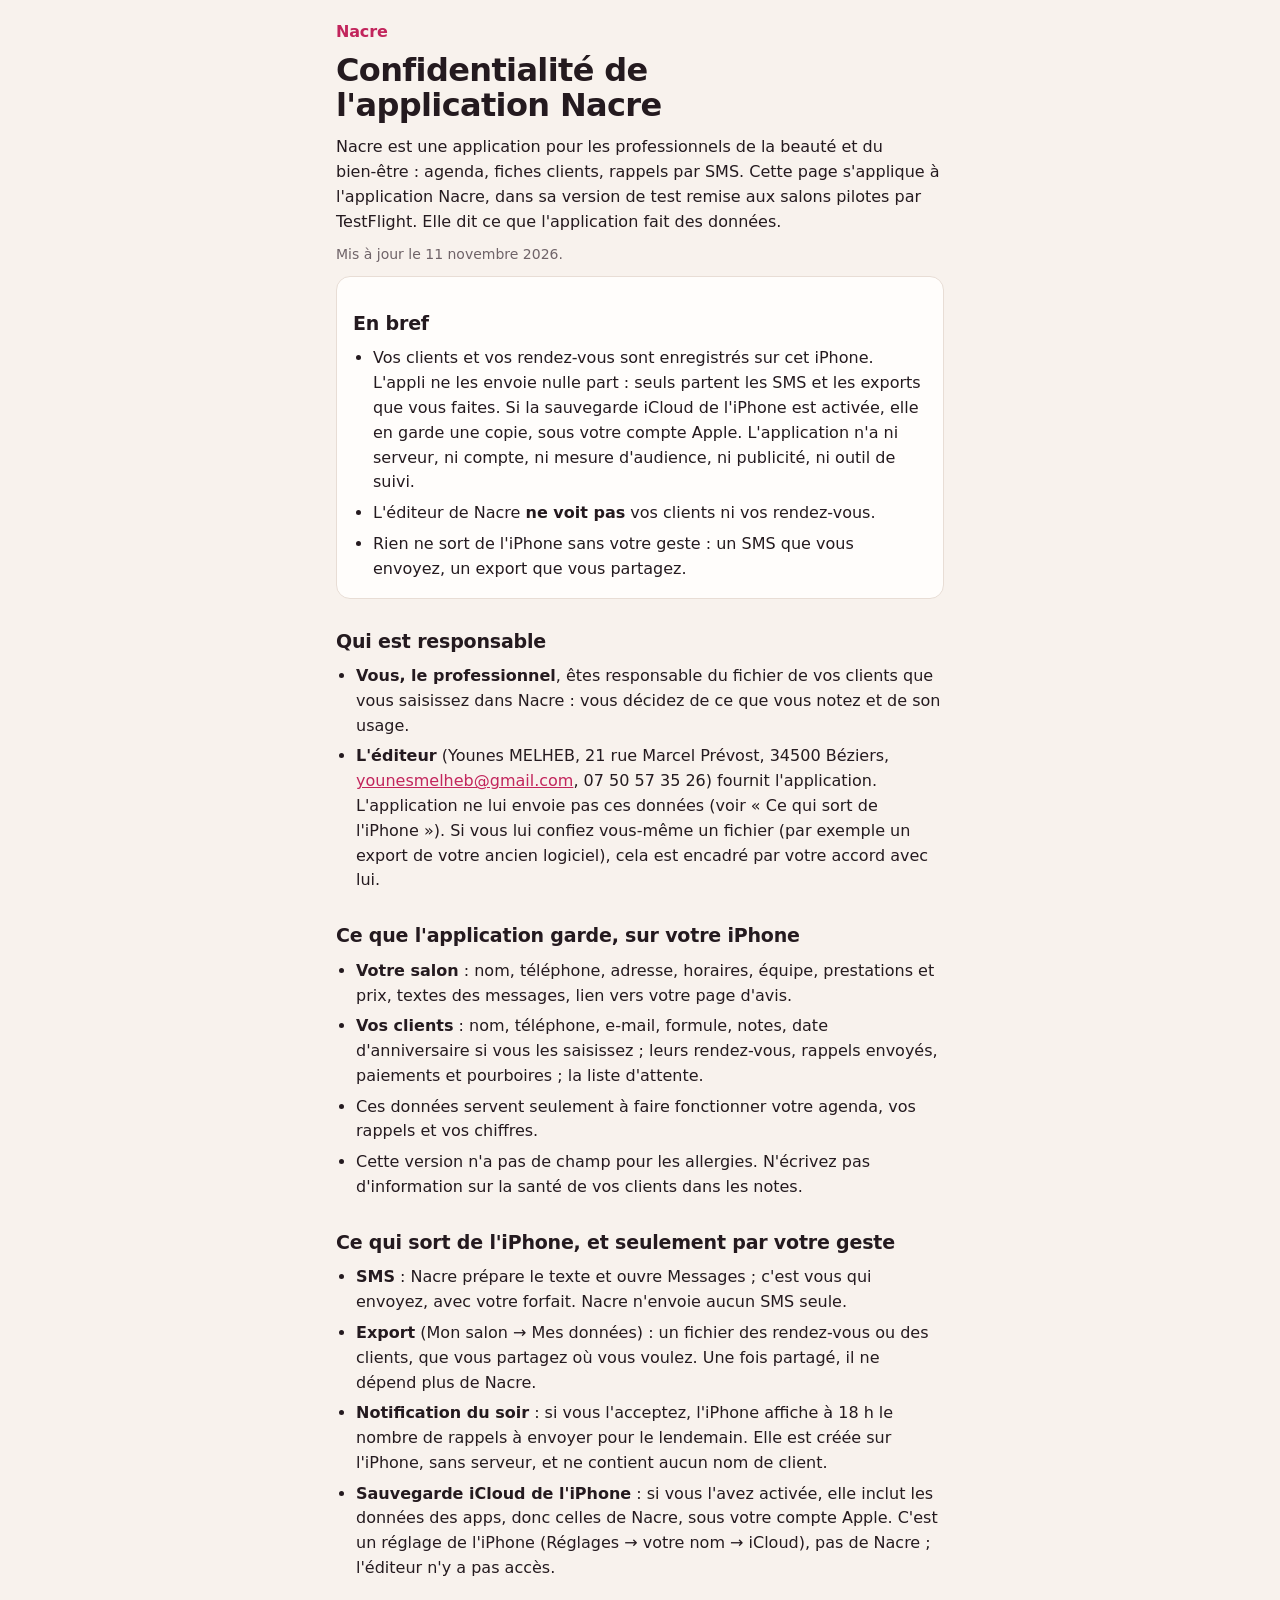
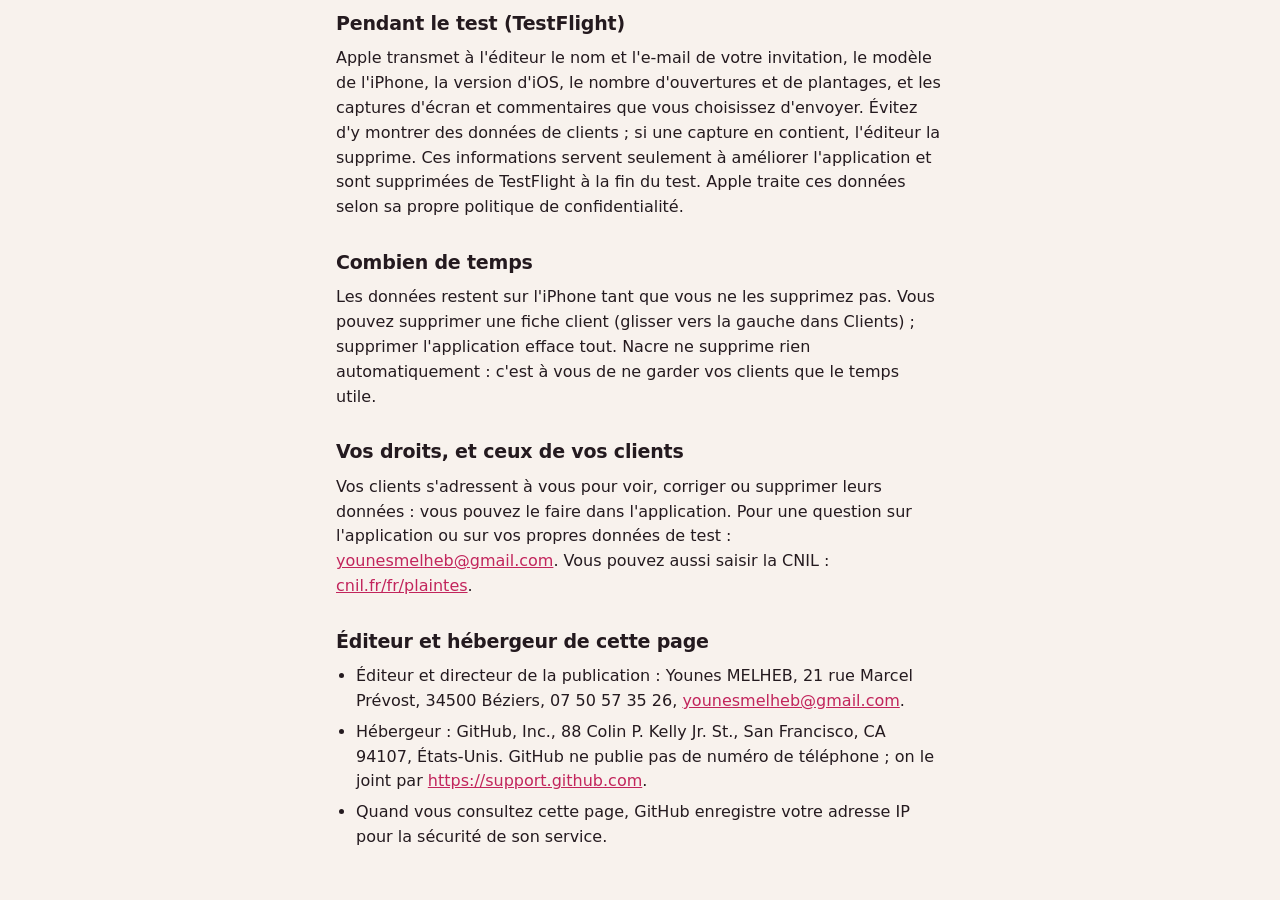
==== confidentialite-iphone.html @ f173c1a9 "Démo du 11/11/2026 20:20 depuis reservation 486ae4a" ====
<!doctype html>
<!--
  Politique de confidentialité de l'application iPhone Nacre, publiée sur la démo publique :
  https://nacre-app.github.io/demo/confidentialite-iphone.html (lien dans l'app et dans App Store Connect).
  Page statique, sans script ni ressource externe. Texte : Constance (conformité). Les trous à remplir sont marqués class="todo".
  scripts/publish-demo.sh refuse de publier tant qu'il reste un trou ou un crochet dans le texte.
-->
<html lang="fr">
<head>
  <meta charset="utf-8" />
  <meta name="viewport" content="width=device-width, initial-scale=1, viewport-fit=cover" />
  <meta name="theme-color" content="#f8f2ed" media="(prefers-color-scheme: light)" />
  <meta name="theme-color" content="#241a1f" media="(prefers-color-scheme: dark)" />
  <title>Confidentialité de l'application Nacre</title>
  <link rel="icon" href="favicon.svg" type="image/svg+xml" />
  <style>
    :root { --bg: #f8f2ed; --card: #fffdfb; --fg: #241a1f; --muted: #6f6368; --line: #e8ddd5; --accent: #c2255c; --accent-soft: #fbe8f0; color-scheme: light; }
    @media (prefers-color-scheme: dark) {
      :root { --bg: #1d1418; --card: #2a1f24; --fg: #f8f2ed; --muted: #b3a5ab; --line: #3b2d33; --accent: #f0598a; --accent-soft: #3a1827; color-scheme: dark; }
    }
    * { box-sizing: border-box; }
    html, body { margin: 0; background: var(--bg); color: var(--fg); }
    body { font: 16px/1.55 -apple-system, BlinkMacSystemFont, "Avenir Next", system-ui, sans-serif; -webkit-text-size-adjust: 100%; }
    main { max-width: 640px; margin: 0 auto; padding: max(20px, env(safe-area-inset-top)) max(16px, env(safe-area-inset-right)) 40px max(16px, env(safe-area-inset-left)); overflow-wrap: anywhere; }
    .brand { font-weight: 800; color: var(--accent); margin: 0 0 8px; letter-spacing: -0.01em; }
    h1 { font-size: clamp(26px, 7vw, 32px); line-height: 1.1; letter-spacing: -0.02em; margin: 0 0 12px; text-wrap: balance; }
    h2 { font-size: 19px; letter-spacing: -0.01em; margin: 28px 0 8px; }
    p, li { max-width: 38em; }
    p { margin: 0 0 10px; }
    ul { margin: 0 0 10px; padding-left: 20px; }
    li { margin-bottom: 6px; }
    a { color: var(--accent); }
    .muted { color: var(--muted); font-size: 14px; }
    .bref { background: var(--card); border: 1px solid var(--line); border-radius: 14px; padding: 4px 16px 6px; }
    mark.todo { background: var(--accent-soft); color: var(--accent); font-weight: 600; border-radius: 4px; padding: 0 4px; }
  </style>
</head>
<body>
<main>
  <p class="brand">Nacre</p>
  <h1>Confidentialité de l'application Nacre</h1>
  <p>Nacre est une application pour les professionnels de la beauté et du bien-être : agenda, fiches clients, rappels par SMS. Cette page s'applique à l'application Nacre, dans sa version de test remise aux salons pilotes par TestFlight. Elle dit ce que l'application fait des données.</p>
  <p class="muted">Mis à jour le 11 novembre 2026.</p>

  <section class="bref">
    <h2>En bref</h2>
    <ul>
      <li>Vos clients et vos rendez-vous sont enregistrés sur cet iPhone. L'appli ne les envoie nulle part : seuls partent les SMS et les exports que vous faites. Si la sauvegarde iCloud de l'iPhone est activée, elle en garde une copie, sous votre compte Apple. L'application n'a ni serveur, ni compte, ni mesure d'audience, ni publicité, ni outil de suivi.</li>
      <li>L'éditeur de Nacre <strong>ne voit pas</strong> vos clients ni vos rendez-vous.</li>
      <li>Rien ne sort de l'iPhone sans votre geste : un SMS que vous envoyez, un export que vous partagez.</li>
    </ul>
  </section>

  <h2>Qui est responsable</h2>
  <ul>
    <li><strong>Vous, le professionnel</strong>, êtes responsable du fichier de vos clients que vous saisissez dans Nacre : vous décidez de ce que vous notez et de son usage.</li>
    <li><strong>L'éditeur</strong> (Younes MELHEB, 21 rue Marcel Prévost, 34500 Béziers, <a href="mailto:younesmelheb@gmail.com">younesmelheb@gmail.com</a>, 07 50 57 35 26) fournit l'application. L'application ne lui envoie pas ces données (voir « Ce qui sort de l'iPhone »). Si vous lui confiez vous-même un fichier (par exemple un export de votre ancien logiciel), cela est encadré par votre accord avec lui.</li>
  </ul>

  <h2>Ce que l'application garde, sur votre iPhone</h2>
  <ul>
    <li><strong>Votre salon</strong> : nom, téléphone, adresse, horaires, équipe, prestations et prix, textes des messages, lien vers votre page d'avis.</li>
    <li><strong>Vos clients</strong> : nom, téléphone, e-mail, formule, notes, date d'anniversaire si vous les saisissez ; leurs rendez-vous, rappels envoyés, paiements et pourboires ; la liste d'attente.</li>
    <li>Ces données servent seulement à faire fonctionner votre agenda, vos rappels et vos chiffres.</li>
    <li>Cette version n'a pas de champ pour les allergies. N'écrivez pas d'information sur la santé de vos clients dans les notes.</li>
  </ul>

  <h2>Ce qui sort de l'iPhone, et seulement par votre geste</h2>
  <ul>
    <li><strong>SMS</strong> : Nacre prépare le texte et ouvre Messages ; c'est vous qui envoyez, avec votre forfait. Nacre n'envoie aucun SMS seule.</li>
    <li><strong>Export</strong> (Mon salon → Mes données) : un fichier des rendez-vous ou des clients, que vous partagez où vous voulez. Une fois partagé, il ne dépend plus de Nacre.</li>
    <li><strong>Notification du soir</strong> : si vous l'acceptez, l'iPhone affiche à 18 h le nombre de rappels à envoyer pour le lendemain. Elle est créée sur l'iPhone, sans serveur, et ne contient aucun nom de client.</li>
    <li><strong>Sauvegarde iCloud de l'iPhone</strong> : si vous l'avez activée, elle inclut les données des apps, donc celles de Nacre, sous votre compte Apple. C'est un réglage de l'iPhone (Réglages → votre nom → iCloud), pas de Nacre ; l'éditeur n'y a pas accès.</li>
  </ul>

  <h2>Pendant le test (TestFlight)</h2>
  <p>Apple transmet à l'éditeur le nom et l'e-mail de votre invitation, le modèle de l'iPhone, la version d'iOS, le nombre d'ouvertures et de plantages, et les captures d'écran et commentaires que vous choisissez d'envoyer. Évitez d'y montrer des données de clients ; si une capture en contient, l'éditeur la supprime. Ces informations servent seulement à améliorer l'application et sont supprimées de TestFlight à la fin du test. Apple traite ces données selon sa propre politique de confidentialité.</p>

  <h2>Combien de temps</h2>
  <p>Les données restent sur l'iPhone tant que vous ne les supprimez pas. Vous pouvez supprimer une fiche client (glisser vers la gauche dans Clients) ; supprimer l'application efface tout. Nacre ne supprime rien automatiquement : c'est à vous de ne garder vos clients que le temps utile.</p>

  <h2>Vos droits, et ceux de vos clients</h2>
  <p>Vos clients s'adressent à vous pour voir, corriger ou supprimer leurs données : vous pouvez le faire dans l'application. Pour une question sur l'application ou sur vos propres données de test : <a href="mailto:younesmelheb@gmail.com">younesmelheb@gmail.com</a>. Vous pouvez aussi saisir la CNIL : <a href="https://www.cnil.fr/fr/plaintes" rel="noreferrer">cnil.fr/fr/plaintes</a>.</p>

  <h2>Éditeur et hébergeur de cette page</h2>
  <ul>
    <li>Éditeur et directeur de la publication : Younes MELHEB, 21 rue Marcel Prévost, 34500 Béziers, 07 50 57 35 26, <a href="mailto:younesmelheb@gmail.com">younesmelheb@gmail.com</a>.</li>
    <li>Hébergeur : GitHub, Inc., 88 Colin P. Kelly Jr. St., San Francisco, CA 94107, États-Unis. GitHub ne publie pas de numéro de téléphone ; on le joint par <a href="https://support.github.com" rel="noreferrer">https://support.github.com</a>.</li>
    <li>Quand vous consultez cette page, GitHub enregistre votre adresse IP pour la sécurité de son service.</li>
  </ul>
</main>
</body>
</html>
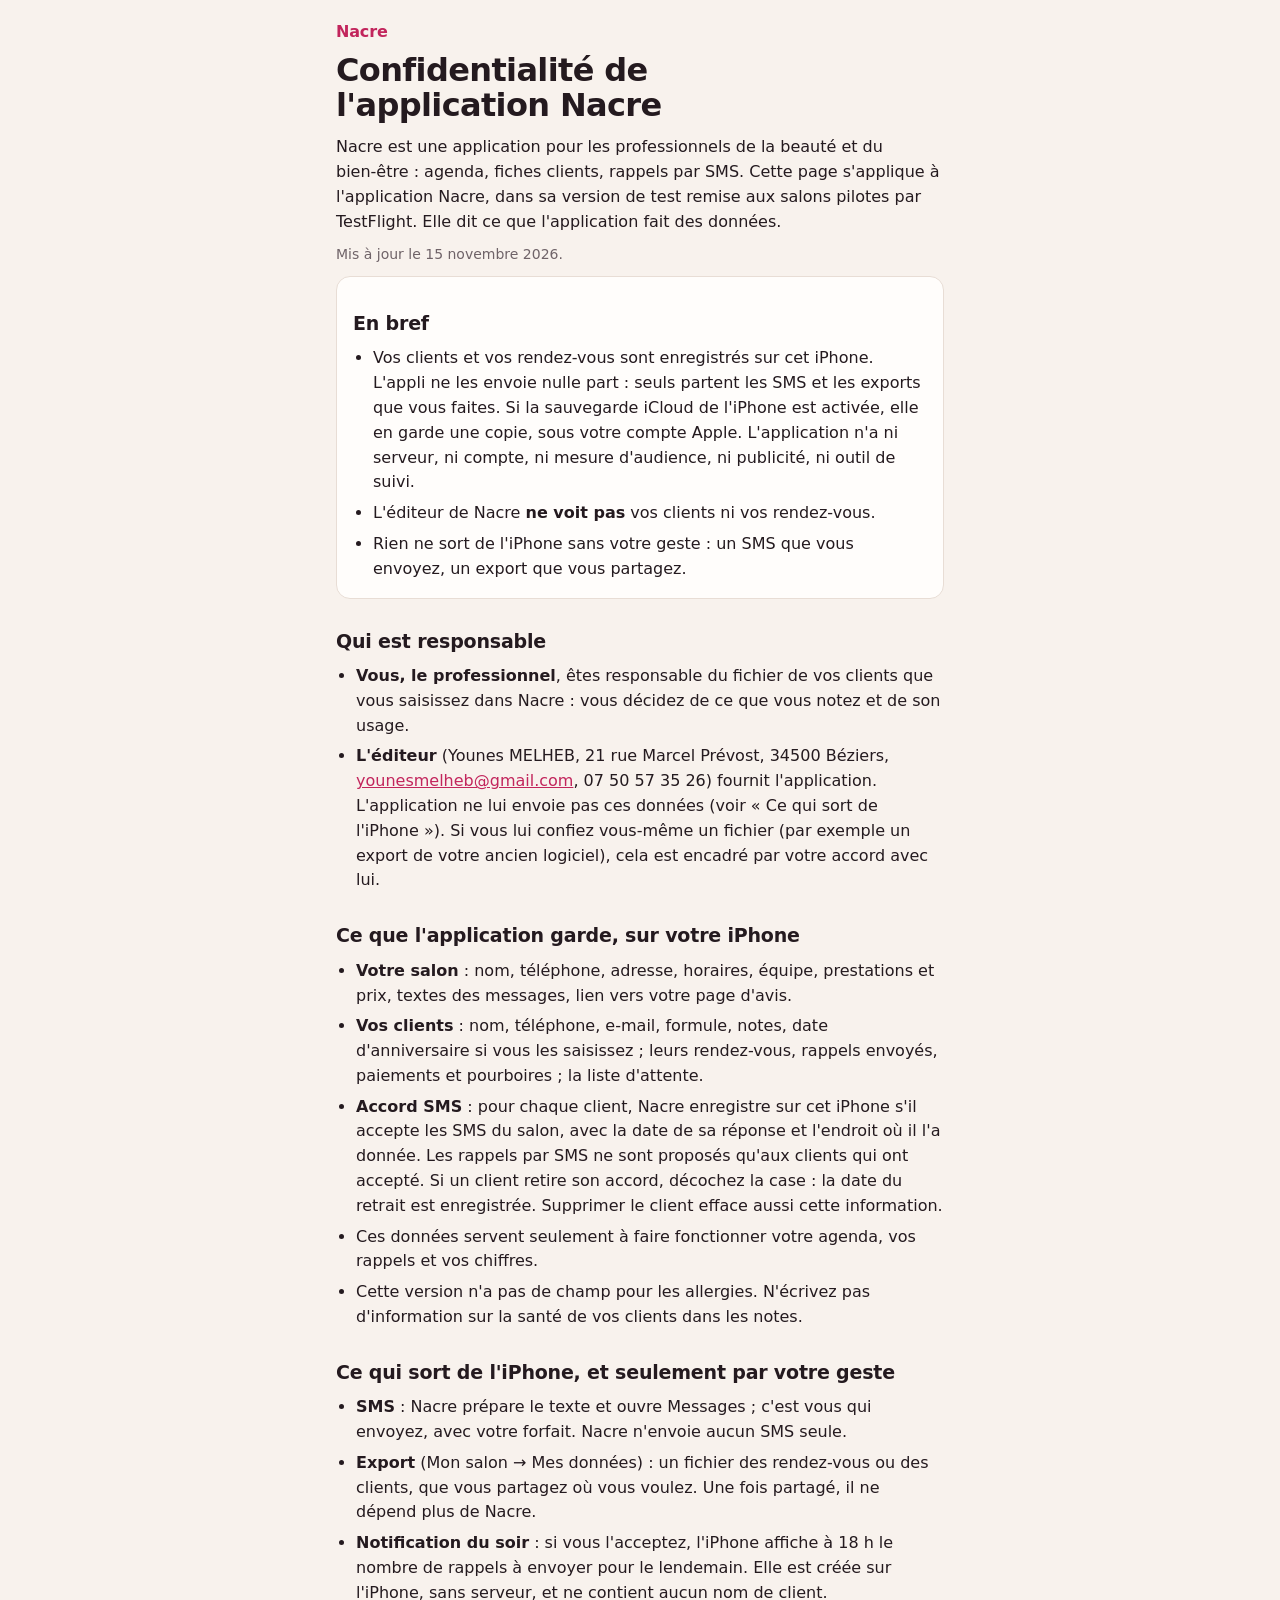
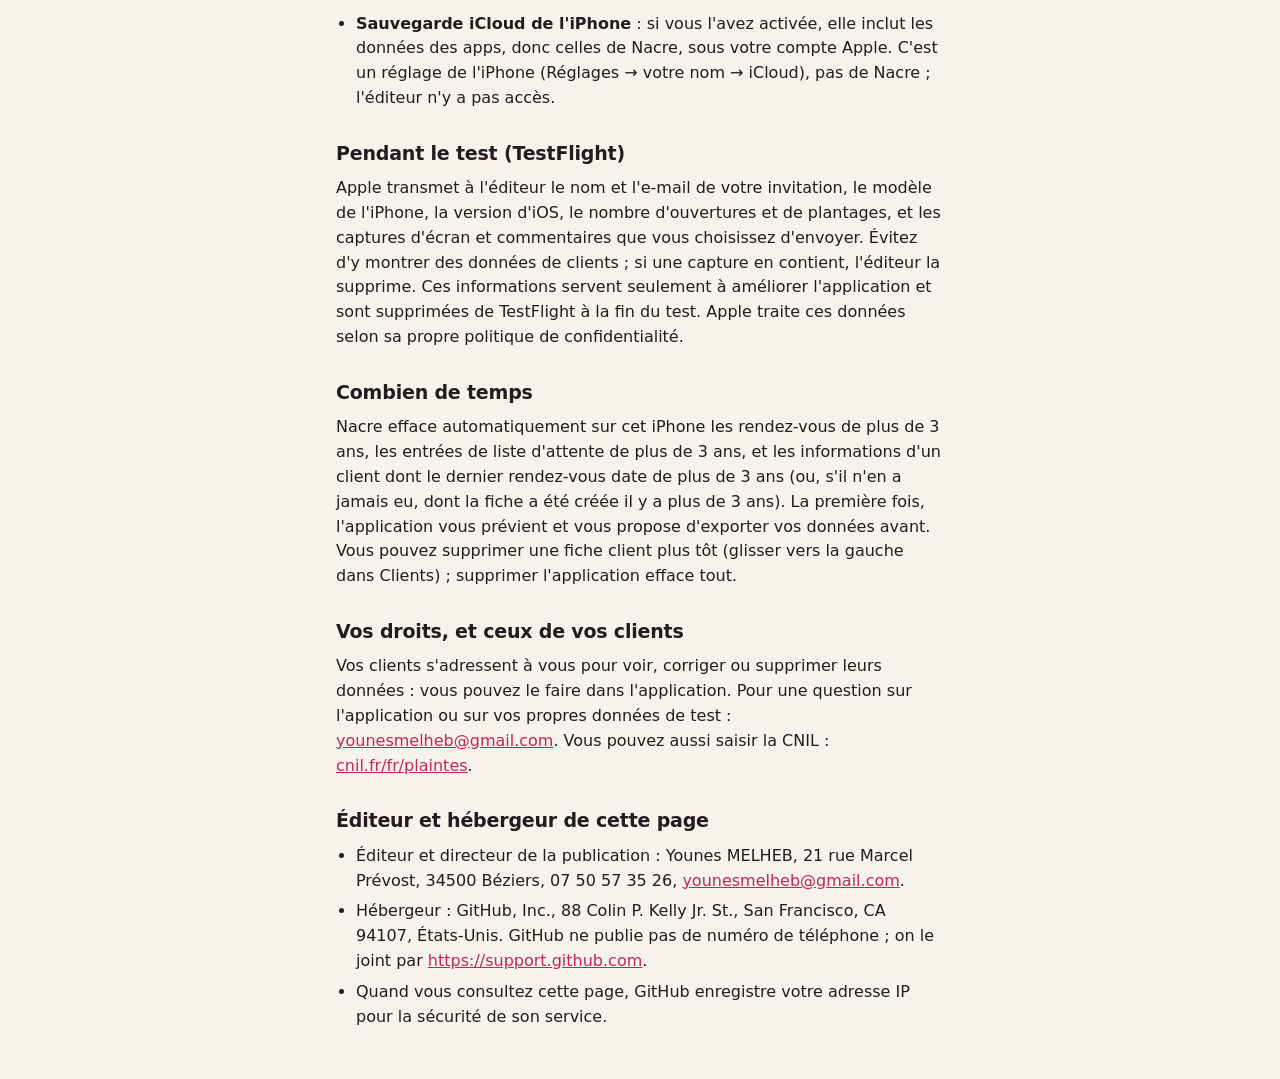
==== commit 1afc04bb: "Démo du 15/11/2026 08:39 depuis reservation e8c81f9" ====
--- a/confidentialite-iphone.html
+++ b/confidentialite-iphone.html
@@ -40,7 +40,7 @@
   <p class="brand">Nacre</p>
   <h1>Confidentialité de l'application Nacre</h1>
   <p>Nacre est une application pour les professionnels de la beauté et du bien-être : agenda, fiches clients, rappels par SMS. Cette page s'applique à l'application Nacre, dans sa version de test remise aux salons pilotes par TestFlight. Elle dit ce que l'application fait des données.</p>
-  <p class="muted">Mis à jour le 11 novembre 2026.</p>
+  <p class="muted">Mis à jour le 15 novembre 2026.</p>
 
   <section class="bref">
     <h2>En bref</h2>
@@ -61,6 +61,7 @@
   <ul>
     <li><strong>Votre salon</strong> : nom, téléphone, adresse, horaires, équipe, prestations et prix, textes des messages, lien vers votre page d'avis.</li>
     <li><strong>Vos clients</strong> : nom, téléphone, e-mail, formule, notes, date d'anniversaire si vous les saisissez ; leurs rendez-vous, rappels envoyés, paiements et pourboires ; la liste d'attente.</li>
+    <li><strong>Accord SMS</strong> : pour chaque client, Nacre enregistre sur cet iPhone s'il accepte les SMS du salon, avec la date de sa réponse et l'endroit où il l'a donnée. Les rappels par SMS ne sont proposés qu'aux clients qui ont accepté. Si un client retire son accord, décochez la case : la date du retrait est enregistrée. Supprimer le client efface aussi cette information.</li>
     <li>Ces données servent seulement à faire fonctionner votre agenda, vos rappels et vos chiffres.</li>
     <li>Cette version n'a pas de champ pour les allergies. N'écrivez pas d'information sur la santé de vos clients dans les notes.</li>
   </ul>
@@ -77,7 +78,7 @@
   <p>Apple transmet à l'éditeur le nom et l'e-mail de votre invitation, le modèle de l'iPhone, la version d'iOS, le nombre d'ouvertures et de plantages, et les captures d'écran et commentaires que vous choisissez d'envoyer. Évitez d'y montrer des données de clients ; si une capture en contient, l'éditeur la supprime. Ces informations servent seulement à améliorer l'application et sont supprimées de TestFlight à la fin du test. Apple traite ces données selon sa propre politique de confidentialité.</p>
 
   <h2>Combien de temps</h2>
-  <p>Les données restent sur l'iPhone tant que vous ne les supprimez pas. Vous pouvez supprimer une fiche client (glisser vers la gauche dans Clients) ; supprimer l'application efface tout. Nacre ne supprime rien automatiquement : c'est à vous de ne garder vos clients que le temps utile.</p>
+  <p>Nacre efface automatiquement sur cet iPhone les rendez-vous de plus de 3 ans, les entrées de liste d'attente de plus de 3 ans, et les informations d'un client dont le dernier rendez-vous date de plus de 3 ans (ou, s'il n'en a jamais eu, dont la fiche a été créée il y a plus de 3 ans). La première fois, l'application vous prévient et vous propose d'exporter vos données avant. Vous pouvez supprimer une fiche client plus tôt (glisser vers la gauche dans Clients) ; supprimer l'application efface tout.</p>
 
   <h2>Vos droits, et ceux de vos clients</h2>
   <p>Vos clients s'adressent à vous pour voir, corriger ou supprimer leurs données : vous pouvez le faire dans l'application. Pour une question sur l'application ou sur vos propres données de test : <a href="mailto:younesmelheb@gmail.com">younesmelheb@gmail.com</a>. Vous pouvez aussi saisir la CNIL : <a href="https://www.cnil.fr/fr/plaintes" rel="noreferrer">cnil.fr/fr/plaintes</a>.</p>
